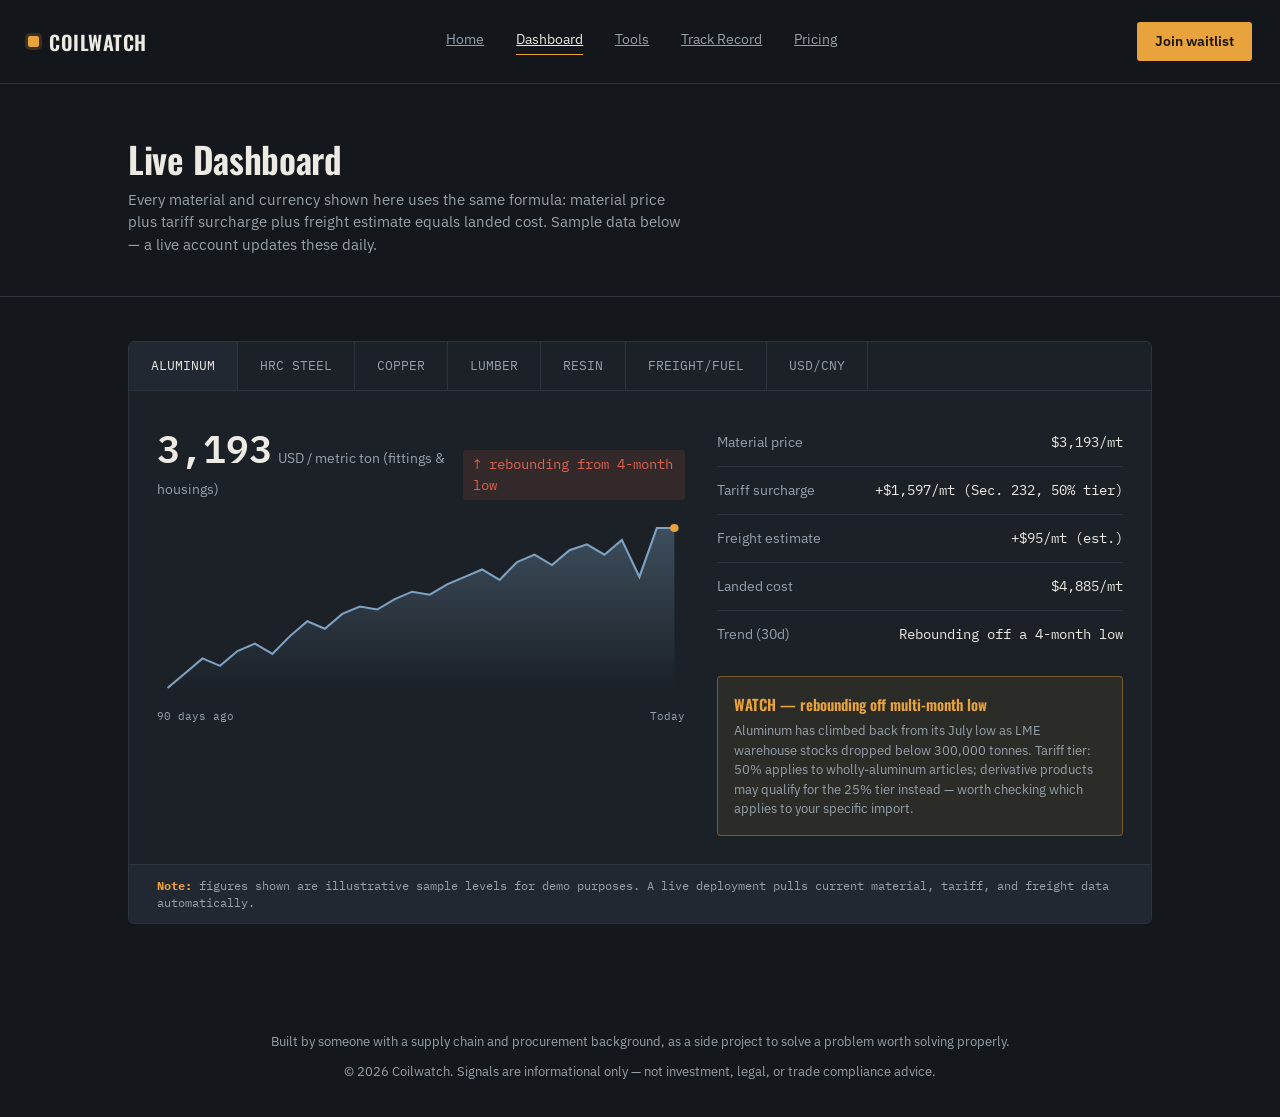
==== dashboard.html @ 2df67c36 "Add files via upload" ====
<!DOCTYPE html>
<html lang="en">
<head>
<meta charset="UTF-8">
<meta name="viewport" content="width=device-width, initial-scale=1.0">
<title>Dashboard — Coilwatch</title>
<link rel="icon" href="data:image/svg+xml,%3Csvg xmlns='http://www.w3.org/2000/svg' viewBox='0 0 100 100'%3E%3Crect width='100' height='100' rx='18' fill='%2314181c'/%3E%3Crect x='30' y='30' width='40' height='40' rx='6' fill='%23e8a33d'/%3E%3C/svg%3E">
<link rel="preconnect" href="https://fonts.googleapis.com">
<link href="https://fonts.googleapis.com/css2?family=Oswald:wght@400;500;600;700&family=IBM+Plex+Sans:wght@400;500;600&family=IBM+Plex+Mono:wght@400;500;600&display=swap" rel="stylesheet">
<link rel="stylesheet" href="styles.css">
</head>
<body>

<nav>
  <div class="logo"><span class="logo-mark"></span>COILWATCH</div>
  <div class="navlinks">
    <a href="index.html">Home</a>
    <a href="dashboard.html" class="active">Dashboard</a>
    <a href="tools.html">Tools</a>
    <a href="track-record.html">Track Record</a>
    <a href="index.html#pricing">Pricing</a>
  </div>
  <a href="index.html#waitlist" class="nav-cta">Join waitlist</a>
</nav>

<div class="page-header">
  <div class="wrap">
    <h1>Live Dashboard</h1>
    <p>Every material and currency shown here uses the same formula: material price plus tariff surcharge plus freight estimate equals landed cost. Sample data below — a live account updates these daily.</p>
  </div>
</div>

<section id="dashboard" style="border-bottom:none; padding-top:44px;">
  <div class="wrap">
    <div class="demo-panel">
      <div class="demo-tabs" style="flex-wrap:wrap;">
        <div class="demo-tab active" data-material="rawaluminum">ALUMINUM</div>
        <div class="demo-tab" data-material="rawsteel">HRC STEEL</div>
        <div class="demo-tab" data-material="copper">COPPER</div>
        <div class="demo-tab" data-material="lumber">LUMBER</div>
        <div class="demo-tab" data-material="resin">RESIN</div>
        <div class="demo-tab" data-material="freight">FREIGHT/FUEL</div>
        <div class="demo-tab" data-material="fx">USD/CNY</div>
      </div>
      <div class="demo-body">
        <div>
          <div class="price-header">
            <div><span class="price-big" id="priceBig">3,193</span><span class="price-unit">USD / metric ton</span></div>
            <div class="price-delta delta-down" id="priceDelta">↓ 17% vs early June high</div>
          </div>
          <svg class="chart" viewBox="0 0 500 180" preserveAspectRatio="none" id="chartSvg"></svg>
          <div class="chart-caption"><span>90 days ago</span><span>Today</span></div>
        </div>
        <div>
          <div class="stat-list" id="statList"></div>
          <div class="verdict-box verdict-watch" id="verdictBox">
            <div class="verdict-title">WATCH — approaching 6-month low</div>
            <p>Aluminum is trading well below its early-June peak after the EGA smelter disruption began unwinding. Worth reviewing your Q3 aluminum PO timing.</p>
          </div>
        </div>
      </div>
      <div class="demo-note"><strong>Note:</strong> figures shown are illustrative sample levels for demo purposes. A live deployment pulls current material, tariff, and freight data automatically.</div>
    </div>
  </div>
</section>

<footer>
  <p style="color:var(--text-dim); font-size:13px; margin-bottom:10px;">Built by someone with a supply chain and procurement background, as a side project to solve a problem worth solving properly.</p>
  © 2026 Coilwatch. Signals are informational only — not investment, legal, or trade compliance advice.
</footer>

<script>
const datasets = {
  rawaluminum: {
    unit: "USD / metric ton (fittings & housings)",
    price: "3,193",
    deltaText: "↑ rebounding from 4-month low",
    deltaClass: "delta-up",
    series: [3085,3095,3105,3100,3110,3115,3108,3120,3130,3125,3135,3140,3138,3145,3150,3148,3155,3160,3165,3158,3170,3175,3168,3178,3182,3175,3185,3160,3193,3193],
    stats: [
      ["Material price","$3,193/mt"],
      ["Tariff surcharge","+$1,597/mt (Sec. 232, 50% tier)"],
      ["Freight estimate","+$95/mt (est.)"],
      ["Landed cost","$4,885/mt"],
      ["Trend (30d)","Rebounding off a 4-month low"]
    ],
    verdict: {cls:"verdict-watch", title:"WATCH — rebounding off multi-month low", body:"Aluminum has climbed back from its July low as LME warehouse stocks dropped below 300,000 tonnes. Tariff tier: 50% applies to wholly-aluminum articles; derivative products may qualify for the 25% tier instead — worth checking which applies to your specific import."}
  },
  rawsteel: {
    unit: "USD / short ton (HRC — housings & brackets)",
    price: "1,135",
    deltaText: "↑ 32% vs earlier-2026 lows",
    deltaClass: "delta-up",
    series: [860,865,870,875,880,890,900,910,920,930,940,955,970,985,1000,1015,1030,1045,1060,1075,1090,1100,1110,1115,1120,1125,1128,1130,1135,1135],
    stats: [
      ["Material price","$1,135/ton (Nucor CSP)"],
      ["Tariff surcharge","+$567/ton (Sec. 232, 50% tier)"],
      ["Freight estimate","+$28/ton (est.)"],
      ["Landed cost","$1,730/ton"],
      ["Trend (30d)","Firming — mill outages + import restrictions"]
    ],
    verdict: {cls:"verdict-buy", title:"CAUTION — price has climbed significantly", body:"Nucor's spot HR coil price has risen well above where it sat earlier this year, with mill maintenance outages and import restrictions both providing support. Worth reviewing timing on any near-term steel POs before further increases."}
  },
  copper: {
    unit: "USD / lb (LME/COMEX reference)",
    price: "6.20",
    deltaText: "↔ easing off a 1-month peak",
    deltaClass: "delta-up",
    series: [6.00,6.02,6.05,6.03,6.08,6.10,6.07,6.12,6.15,6.13,6.18,6.22,6.30,6.37,6.32,6.28,6.25,6.22,6.20,6.18,6.22,6.25,6.28,6.24,6.20,6.18,6.21,6.19,6.20,6.20],
    stats: [
      ["Material price","$6.20/lb"],
      ["Tariff surcharge","+$3.10/lb (Sec. 232, 50% tier)"],
      ["Freight estimate","+$0.12/lb (est.)"],
      ["Landed cost","$9.42/lb"],
      ["Trend (30d)","Choppy — tight China scrap supply vs. soft demand"]
    ],
    verdict: {cls:"verdict-watch", title:"WATCH — volatile, no clear direction", body:"Copper is bouncing around after a supply-driven spike faded. Section 232 treats wholly-copper articles at the same 50% tier as steel and aluminum — worth confirming which tier applies to your specific import."}
  },
  lumber: {
    unit: "USD / thousand board feet (framing lumber)",
    price: "642.50",
    deltaText: "↑ near a 1-year high",
    deltaClass: "delta-up",
    series: [530,535,540,545,548,552,558,562,565,570,575,580,585,590,595,600,605,610,615,618,622,625,628,630,633,636,638,640,642,642.5],
    stats: [
      ["Material price","$642.50/MBF"],
      ["Tariff surcharge","+$225/MBF (~35% AD/CVD, Canadian softwood)"],
      ["Freight estimate","+$18/MBF (est.)"],
      ["Landed cost","$885.50/MBF"],
      ["Trend (30d)","Rising — wildfires + Canadian mill closures tightening supply"]
    ],
    verdict: {cls:"verdict-buy", title:"CAUTION — supply-driven price spike", body:"Western Canada wildfires and mill closures have pushed lumber to a one-year high. If you buy any wood-based packaging or dunnage, this is worth watching closely right now."}
  },
  resin: {
    unit: "USD / lb (PE — seals, reservoirs, packaging)",
    price: "0.62",
    deltaText: "↓ 5% vs 90-day high",
    deltaClass: "delta-down",
    series: [0.66,0.65,0.65,0.64,0.64,0.63,0.63,0.64,0.63,0.62,0.63,0.62,0.61,0.62,0.61,0.62,0.63,0.62,0.61,0.62,0.61,0.62,0.62,0.61,0.62,0.62,0.61,0.62,0.62,0.62],
    stats: [
      ["Material price","$0.62/lb"],
      ["Tariff surcharge","+$0.03/lb (imported resin blend)"],
      ["Freight estimate","+$0.04/lb"],
      ["Landed cost","$0.69/lb"],
      ["Trend (30d)","Softening slightly"]
    ],
    verdict: {cls:"verdict-watch", title:"WATCH — softening trend", body:"PE resin landed cost has eased slightly over the past month. Not a dramatic move, but worth a look if you're timing a larger packaging or seal-component order."}
  },
  freight: {
    unit: "USD / mile (fuel surcharge component)",
    price: "0.51",
    deltaText: "↓ off recent highs as diesel eased",
    deltaClass: "delta-down",
    series: [0.58,0.57,0.56,0.55,0.56,0.54,0.55,0.53,0.54,0.52,0.53,0.52,0.51,0.52,0.51,0.50,0.51,0.52,0.51,0.50,0.51,0.52,0.51,0.50,0.51,0.51,0.50,0.51,0.51,0.51],
    stats: [
      ["National avg. diesel","$4.57/gal (EIA)"],
      ["Baseline (formula input)","$1.25/gal"],
      ["Assumed truck MPG","6.5"],
      ["Fuel surcharge","$0.51/mile"],
      ["Formula","(Diesel − Baseline) ÷ MPG"]
    ],
    verdict: {cls:"verdict-watch", title:"Real, but a generic estimate", body:"This uses the industry-standard FSC formula and a real national average diesel price — but your actual carrier's baseline and MPG assumption may differ. Treat this as a sanity check against your freight invoices, not a replacement for them."}
  },
  fx: {
    unit: "CNY per 1 USD (mid-market)",
    price: "6.77",
    deltaText: "↓ USD near a 52-week low vs CNY",
    deltaClass: "delta-down",
    series: [6.84,6.83,6.82,6.81,6.80,6.79,6.80,6.79,6.78,6.79,6.78,6.77,6.78,6.77,6.76,6.77,6.78,6.77,6.76,6.77,6.78,6.77,6.76,6.77,6.77,6.76,6.77,6.77,6.77,6.77],
    stats: [
      ["Current rate","1 USD = 6.77 CNY"],
      ["90-day range","6.7567 – 6.8405"],
      ["YoY change","USD down ~5.5% vs CNY"],
      ["Impact on China imports","Dollar buys ~5.5% less than a year ago"],
      ["Trend (30d)","USD gradually weakening vs CNY"]
    ],
    verdict: {cls:"verdict-watch", title:"WATCH — dollar near a 52-week low vs CNY", body:"If you source from China, your effective cost in USD terms has been drifting up over the past year purely from currency movement, separate from any material price or tariff change."}
  }
};



function renderChart(series){
  const svg = document.getElementById('chartSvg');
  const w = 500, h = 180, pad = 10;
  const min = Math.min(...series), max = Math.max(...series);
  const span = max - min || 1;
  const stepX = (w - pad*2) / (series.length - 1);
  const points = series.map((v,i) => {
    const x = pad + i*stepX;
    const y = h - pad - ((v-min)/span)*(h-pad*2);
    return `${x.toFixed(1)},${y.toFixed(1)}`;
  }).join(' ');
  const areaPoints = `${pad},${h-pad} ` + points + ` ${w-pad},${h-pad}`;
  svg.innerHTML = `
    <defs>
      <linearGradient id="fadeGrad" x1="0" y1="0" x2="0" y2="1">
        <stop offset="0%" stop-color="#7fa2c2" stop-opacity="0.35"/>
        <stop offset="100%" stop-color="#7fa2c2" stop-opacity="0"/>
      </linearGradient>
    </defs>
    <polygon points="${areaPoints}" fill="url(#fadeGrad)"/>
    <polyline points="${points}" fill="none" stroke="#7fa2c2" stroke-width="2"/>
    <circle cx="${pad + (series.length-1)*stepX}" cy="${h - pad - ((series[series.length-1]-min)/span)*(h-pad*2)}" r="4" fill="#e8a33d"/>
  `;
}

function renderMaterial(key){
  const d = datasets[key];
  document.getElementById('priceBig').textContent = d.price;
  document.querySelector('.price-unit').textContent = d.unit;
  const deltaEl = document.getElementById('priceDelta');
  deltaEl.textContent = d.deltaText;
  deltaEl.className = 'price-delta ' + d.deltaClass;
  renderChart(d.series);
  const statList = document.getElementById('statList');
  statList.innerHTML = d.stats.map(([k,v]) => `<div class="stat-row"><span class="k">${k}</span><span class="v">${v}</span></div>`).join('');
  const vb = document.getElementById('verdictBox');
  vb.className = 'verdict-box ' + d.verdict.cls;
  vb.innerHTML = `<div class="verdict-title">${d.verdict.title}</div><p>${d.verdict.body}</p>`;
}

document.querySelectorAll('.demo-tab').forEach(tab => {
  tab.addEventListener('click', () => {
    document.querySelectorAll('.demo-tab').forEach(t => t.classList.remove('active'));
    tab.classList.add('active');
    renderMaterial(tab.dataset.material);
  });
});
renderMaterial('rawaluminum');

// ---------- Live data overlay ----------
// Tries to fetch today's real numbers (generated daily by the backend
// automation) and merge them into the static defaults above. If this
// fetch fails for any reason — file doesn't exist yet, opened locally
// without hosting, network hiccup — the page just keeps showing the
// static illustrative numbers already baked in above. Never breaks.
fetch('./dashboard_data.json')
  .then(res => res.ok ? res.json() : Promise.reject())
  .then(liveData => {
    Object.keys(liveData).forEach(key => {
      if (datasets[key]) {
        Object.assign(datasets[key], liveData[key]);
      }
    });
    // Re-render whichever tab is currently active, now with live data
    const activeTab = document.querySelector('.demo-tab.active');
    if (activeTab) renderMaterial(activeTab.dataset.material);
  })
  .catch(() => { /* silent — static fallback numbers stay as-is */ });

// ---------- Live data overlay ----------
// Tries to fetch today's real numbers (generated daily by the backend
// automation) and merge them into the static defaults above. If this
// fetch fails for any reason — file doesn't exist yet, opened locally
// without hosting, network hiccup — the page just keeps showing the
</script>
</body>
</html>
---- styles.css ----
:root{
    --bg: #14181c;
    --bg-panel: #1b2127;
    --bg-panel-2: #212832;
    --steel: #4c7093;
    --steel-light: #7fa2c2;
    --amber: #e8a33d;
    --green: #5fae7a;
    --red: #d9634f;
    --text: #eceae3;
    --text-dim: #97a1ab;
    --line: #2c343d;
    --display: 'Oswald', sans-serif;
    --body: 'IBM Plex Sans', sans-serif;
    --mono: 'IBM Plex Mono', monospace;
  }
  *{box-sizing:border-box; margin:0; padding:0;}
  html{scroll-behavior:smooth;}
  body{
    background: var(--bg);
    color: var(--text);
    font-family: var(--body);
    line-height:1.5;
    -webkit-font-smoothing:antialiased;
  }
  a{color:inherit;}
  .wrap{max-width:1080px; margin:0 auto; padding:0 28px;}

  /* NAV */
  nav{
    display:flex; align-items:center; justify-content:space-between;
    padding:22px 28px; border-bottom:1px solid var(--line);
    position:sticky; top:0; background:rgba(20,24,28,0.92); backdrop-filter:blur(6px); z-index:50;
  }
  .logo{
    font-family:var(--display); font-weight:600; font-size:20px; letter-spacing:0.5px;
    display:flex; align-items:center; gap:10px;
  }
  .logo-mark{
    width:11px; height:11px; background:var(--amber); border-radius:2px;
    box-shadow:0 0 0 3px rgba(232,163,61,0.18);
  }
  .navlinks{display:flex; gap:32px; font-size:14px; color:var(--text-dim);}
  .navlinks a:hover{color:var(--text);}
  .nav-cta{
    background:var(--amber); color:#1a1408; font-weight:600; font-size:14px;
    padding:9px 18px; border-radius:3px; text-decoration:none;
  }

  /* HERO */
  .hero{padding:88px 0 64px; border-bottom:1px solid var(--line);}
  .hero-grid{display:grid; grid-template-columns:1.1fr 0.9fr; gap:56px; align-items:center;}
  .eyebrow{
    font-family:var(--mono); font-size:12px; letter-spacing:2px; text-transform:uppercase;
    color:var(--amber); margin-bottom:18px; display:flex; align-items:center; gap:10px;
  }
  .eyebrow::before{content:''; width:16px; height:1px; background:var(--amber);}
  h1{
    font-family:var(--display); font-weight:600; font-size:52px; line-height:1.08;
    letter-spacing:-0.5px; margin-bottom:22px;
  }
  h1 em{font-style:normal; color:var(--steel-light);}
  .hero p.lede{font-size:17px; color:var(--text-dim); max-width:480px; margin-bottom:30px;}
  .hero-actions{display:flex; gap:14px; align-items:center;}
  .btn-primary{
    background:var(--amber); color:#1a1408; font-weight:600; font-size:15px;
    padding:14px 26px; border-radius:3px; text-decoration:none; border:none; cursor:pointer;
    font-family:var(--body);
  }
  .btn-ghost{
    color:var(--text); font-size:14px; text-decoration:none; border-bottom:1px solid var(--line);
    padding-bottom:2px;
  }

  /* GAUGE / SIGNATURE ELEMENT */
  .gauge-card{
    background:var(--bg-panel); border:1px solid var(--line); border-radius:6px;
    padding:26px; position:relative; overflow:hidden;
  }
  .gauge-head{display:flex; justify-content:space-between; align-items:baseline; margin-bottom:18px;}
  .gauge-head h3{font-family:var(--mono); font-size:12px; text-transform:uppercase; letter-spacing:1.5px; color:var(--text-dim);}
  .gauge-head .updated{font-family:var(--mono); font-size:11px; color:var(--text-dim);}
  .signal-row{
    display:flex; align-items:center; gap:14px; padding:16px 0;
    border-top:1px solid var(--line);
  }
  .signal-row:first-of-type{border-top:none;}
  .signal-dot{width:9px; height:9px; border-radius:50%; flex-shrink:0;}
  .dot-buy{background:var(--green); box-shadow:0 0 10px rgba(95,174,122,0.6);}
  .dot-watch{background:var(--amber); box-shadow:0 0 10px rgba(232,163,61,0.6);}
  .dot-hold{background:var(--text-dim);}
  .signal-material{font-family:var(--display); font-size:16px; font-weight:500; flex:1;}
  .signal-status{font-family:var(--mono); font-size:12px; padding:4px 9px; border-radius:3px; letter-spacing:0.5px;}
  .status-buy{background:rgba(95,174,122,0.15); color:var(--green);}
  .status-watch{background:rgba(232,163,61,0.15); color:var(--amber);}
  .status-hold{background:rgba(151,161,171,0.12); color:var(--text-dim);}
  .signal-price{font-family:var(--mono); font-size:13px; color:var(--text-dim); width:96px; text-align:right;}

  /* SECTION HEADERS */
  section{padding:72px 0; border-bottom:1px solid var(--line);}
  .section-head{margin-bottom:44px; max-width:600px;}
  .section-head .eyebrow{margin-bottom:14px;}
  .section-head h2{font-family:var(--display); font-size:32px; font-weight:600; margin-bottom:12px; letter-spacing:-0.3px;}
  .section-head p{color:var(--text-dim); font-size:15px;}

  /* HOW IT WORKS */
  .steps{display:grid; grid-template-columns:repeat(3,1fr); gap:28px;}
  .step{border-top:2px solid var(--steel); padding-top:18px;}
  .step .num{font-family:var(--mono); color:var(--steel-light); font-size:13px; margin-bottom:10px;}
  .step h4{font-family:var(--display); font-size:19px; font-weight:500; margin-bottom:10px;}
  .step p{color:var(--text-dim); font-size:14px;}

  /* DASHBOARD DEMO */
  .demo-panel{
    background:var(--bg-panel); border:1px solid var(--line); border-radius:6px; overflow:hidden;
  }
  .demo-tabs{display:flex; border-bottom:1px solid var(--line);}
  .demo-tab{
    padding:14px 22px; font-family:var(--mono); font-size:13px; color:var(--text-dim);
    cursor:pointer; border-right:1px solid var(--line); user-select:none;
  }
  .demo-tab.active{color:var(--text); background:var(--bg-panel-2);}
  .demo-body{padding:28px; display:grid; grid-template-columns:1.3fr 1fr; gap:32px;}
  .price-header{display:flex; justify-content:space-between; align-items:flex-end; margin-bottom:18px;}
  .price-big{font-family:var(--mono); font-size:38px; font-weight:600;}
  .price-unit{font-size:14px; color:var(--text-dim); margin-left:6px;}
  .price-delta{font-family:var(--mono); font-size:14px; padding:4px 10px; border-radius:3px;}
  .delta-down{color:var(--green); background:rgba(95,174,122,0.12);}
  .delta-up{color:var(--red); background:rgba(217,99,79,0.12);}
  svg.chart{width:100%; height:180px; display:block;}
  .chart-caption{font-family:var(--mono); font-size:11px; color:var(--text-dim); margin-top:10px; display:flex; justify-content:space-between;}
  .stat-list{display:flex; flex-direction:column; gap:0;}
  .stat-row{display:flex; justify-content:space-between; padding:13px 0; border-bottom:1px solid var(--line); font-size:14px;}
  .stat-row:last-child{border-bottom:none;}
  .stat-row .k{color:var(--text-dim);}
  .stat-row .v{font-family:var(--mono);}
  .verdict-box{
    margin-top:18px; padding:16px; border-radius:4px; border:1px solid;
  }
  .verdict-buy{border-color:rgba(95,174,122,0.4); background:rgba(95,174,122,0.08);}
  .verdict-watch{border-color:rgba(232,163,61,0.4); background:rgba(232,163,61,0.08);}
  .verdict-title{font-family:var(--display); font-weight:600; font-size:15px; margin-bottom:6px;}
  .verdict-buy .verdict-title{color:var(--green);}
  .verdict-watch .verdict-title{color:var(--amber);}
  .verdict-box p{font-size:13px; color:var(--text-dim);}
  .demo-note{
    padding:12px 28px; background:var(--bg-panel-2); font-family:var(--mono); font-size:11.5px;
    color:var(--text-dim); border-top:1px solid var(--line);
  }
  .demo-note strong{color:var(--amber);}

  /* EMAIL PREVIEW */
  .email-mock{
    background:#f4f1ea; color:#1c1c1c; border-radius:6px; overflow:hidden; max-width:520px;
    font-family:var(--body); box-shadow:0 20px 50px rgba(0,0,0,0.3);
  }
  .email-mock .em-head{background:#1c1c1c; color:#f4f1ea; padding:16px 22px; font-family:var(--mono); font-size:12px;}
  .email-mock .em-body{padding:26px 24px;}
  .email-mock h5{font-family:var(--display); font-size:20px; margin-bottom:4px;}
  .email-mock .em-sub{color:#6b6b6b; font-size:13px; margin-bottom:20px;}
  .em-alert{
    background:#fff; border-left:3px solid var(--amber); padding:14px 16px; border-radius:2px; margin-bottom:14px;
  }
  .em-alert .em-mat{font-family:var(--mono); font-weight:600; font-size:13px; letter-spacing:0.5px; margin-bottom:4px;}
  .em-alert p{font-size:13px; color:#333;}
  .email-wrap{display:grid; grid-template-columns:1fr 1fr; gap:44px; align-items:center;}
  .email-copy p{color:var(--text-dim); font-size:15px; margin-bottom:16px; max-width:420px;}
  .email-copy ul{margin:20px 0; padding-left:0; list-style:none;}
  .email-copy li{
    font-size:14px; color:var(--text-dim); padding-left:20px; position:relative; margin-bottom:10px;
  }
  .email-copy li::before{content:'—'; position:absolute; left:0; color:var(--steel-light);}

  /* PRICING */
  .pricing-grid{display:grid; grid-template-columns:repeat(3,1fr); gap:22px;}
  .price-card{
    border:1px solid var(--line); border-radius:6px; padding:28px; background:var(--bg-panel);
  }
  .price-card.featured{border-color:var(--amber);}
  .plan-name{font-family:var(--mono); font-size:12px; text-transform:uppercase; letter-spacing:1.5px; color:var(--text-dim); margin-bottom:14px;}
  .plan-price{font-family:var(--display); font-size:36px; font-weight:600; margin-bottom:4px;}
  .plan-price span{font-size:14px; color:var(--text-dim); font-family:var(--body);}
  .plan-desc{font-size:13px; color:var(--text-dim); margin-bottom:20px; min-height:36px;}
  .plan-feats{list-style:none;}
  .plan-feats li{font-size:13.5px; padding:8px 0; border-top:1px solid var(--line); color:var(--text-dim);}
  .plan-feats li:first-child{border-top:none;}

  /* WAITLIST */
  .waitlist-box{
    background:var(--bg-panel); border:1px solid var(--line); border-radius:6px;
    padding:44px; text-align:center;
  }
  .waitlist-box h2{font-family:var(--display); font-size:28px; margin-bottom:10px;}
  .waitlist-box p{color:var(--text-dim); font-size:15px; margin-bottom:28px;}
  .wl-form{display:flex; gap:10px; max-width:440px; margin:0 auto;}
  .wl-form input{
    flex:1; padding:13px 16px; border-radius:3px; border:1px solid var(--line);
    background:var(--bg); color:var(--text); font-family:var(--body); font-size:14px;
  }
  .wl-form input:focus{outline:none; border-color:var(--steel-light);}
  .wl-form select{
    padding:13px; border-radius:3px; border:1px solid var(--line); background:var(--bg); color:var(--text);
    font-family:var(--body); font-size:14px;
  }
  .wl-status{margin-top:14px; font-family:var(--mono); font-size:13px; min-height:18px;}
  .wl-status.ok{color:var(--green);}
  .wl-status.err{color:var(--red);}
  .wl-count{font-family:var(--mono); font-size:12px; color:var(--text-dim); margin-top:18px;}

  footer{padding:36px 0; text-align:center; color:var(--text-dim); font-size:13px;}

  /* ESCALATION AUDIT CALCULATOR */
  .audit-grid{display:grid; grid-template-columns:1fr 1fr; gap:44px; align-items:start;}
  .audit-copy ul{margin:20px 0; padding-left:0; list-style:none;}
  .audit-copy li{font-size:14px; color:var(--text-dim); padding-left:20px; position:relative; margin-bottom:10px;}
  .audit-copy li::before{content:'—'; position:absolute; left:0; color:var(--steel-light);}
  .audit-card{background:var(--bg-panel); border:1px solid var(--line); border-radius:6px; padding:26px;}
  .audit-card h4{font-family:var(--mono); font-size:12px; text-transform:uppercase; letter-spacing:1.5px; color:var(--text-dim); margin-bottom:18px;}
  .audit-field{margin-bottom:14px;}
  .audit-field label{display:block; font-size:12.5px; color:var(--text-dim); margin-bottom:6px; font-family:var(--mono);}
  .audit-field input{
    width:100%; padding:10px 12px; border-radius:3px; border:1px solid var(--line);
    background:var(--bg); color:var(--text); font-family:var(--mono); font-size:14px;
  }
  .audit-field input:focus{outline:none; border-color:var(--steel-light);}
  .audit-row2{display:grid; grid-template-columns:1fr 1fr; gap:14px;}
  .audit-btn{
    width:100%; margin-top:6px; background:var(--steel); color:#fff; font-weight:600; font-size:14px;
    padding:12px; border-radius:3px; border:none; cursor:pointer; font-family:var(--body);
  }
  .audit-btn:hover{background:var(--steel-light);}
  .audit-result{margin-top:20px; padding-top:18px; border-top:1px solid var(--line); display:none;}
  .audit-result.show{display:block;}
  .audit-result-row{display:flex; justify-content:space-between; padding:8px 0; font-size:14px;}
  .audit-result-row .k{color:var(--text-dim);}
  .audit-result-row .v{font-family:var(--mono);}
  .audit-flag{margin-top:14px; padding:14px 16px; border-radius:4px; border:1px solid;}
  .audit-flag.ok{border-color:rgba(95,174,122,0.4); background:rgba(95,174,122,0.08);}
  .audit-flag.warn{border-color:rgba(217,99,79,0.4); background:rgba(217,99,79,0.08);}
  .audit-flag-title{font-family:var(--display); font-weight:600; font-size:15px; margin-bottom:4px;}
  .audit-flag.ok .audit-flag-title{color:var(--green);}
  .audit-flag.warn .audit-flag-title{color:var(--red);}
  .audit-flag p{font-size:13px; color:var(--text-dim);}

  /* FREE LANDED COST CALCULATOR */
  .calc-badge{
    display:inline-block; font-family:var(--mono); font-size:11px; letter-spacing:1px;
    color:var(--green); background:rgba(95,174,122,0.12); padding:3px 9px; border-radius:3px; margin-bottom:14px;
  }
  .calc-grid{display:grid; grid-template-columns:1fr 1fr; gap:32px; align-items:start;}
  .calc-card{background:var(--bg-panel); border:1px solid var(--line); border-radius:6px; padding:26px;}
  .calc-row3{display:grid; grid-template-columns:1fr 1fr 1fr; gap:12px;}
  .calc-breakdown{margin-top:20px;}
  .calc-bar{height:10px; border-radius:3px; overflow:hidden; display:flex; margin:10px 0 16px;}
  .calc-bar span{height:100%;}
  .calc-legend{display:flex; gap:16px; flex-wrap:wrap; font-size:12px; color:var(--text-dim); font-family:var(--mono);}
  .calc-legend .sw{display:inline-block; width:9px; height:9px; border-radius:2px; margin-right:5px; vertical-align:middle;}
  .calc-total{
    margin-top:18px; padding-top:16px; border-top:1px solid var(--line);
    display:flex; justify-content:space-between; align-items:baseline;
  }
  .calc-total .k{font-family:var(--display); font-size:16px; font-weight:500;}
  .calc-total .v{font-family:var(--mono); font-size:26px; font-weight:600; color:var(--amber);}

  /* SAVINGS TRACKER */
  .sv-note{
    font-family:var(--mono); font-size:11.5px; color:var(--text-dim); background:var(--bg-panel-2);
    border:1px solid var(--line); border-radius:4px; padding:10px 14px; margin-bottom:20px;
  }
  .sv-card{background:var(--bg-panel); border:1px solid var(--line); border-radius:6px; padding:26px;}
  .sv-form{display:grid; grid-template-columns:1.6fr 1fr 1fr 0.8fr auto; gap:10px; align-items:end; margin-bottom:22px;}
  .sv-field label{display:block; font-size:11.5px; color:var(--text-dim); margin-bottom:6px; font-family:var(--mono);}
  .sv-field input{
    width:100%; padding:10px 11px; border-radius:3px; border:1px solid var(--line);
    background:var(--bg); color:var(--text); font-family:var(--mono); font-size:13.5px;
  }
  .sv-field input:focus{outline:none; border-color:var(--steel-light);}
  .sv-add-btn{
    background:var(--steel); color:#fff; font-weight:600; font-size:13px; padding:10px 16px;
    border-radius:3px; border:none; cursor:pointer; white-space:nowrap; font-family:var(--body);
  }
  .sv-add-btn:hover{background:var(--steel-light);}
  .sv-table{width:100%; border-collapse:collapse; margin-bottom:8px;}
  .sv-table th{
    text-align:left; font-family:var(--mono); font-size:11px; text-transform:uppercase; letter-spacing:1px;
    color:var(--text-dim); padding:8px 10px; border-bottom:1px solid var(--line);
  }
  .sv-table td{padding:10px; font-size:13.5px; border-bottom:1px solid var(--line); font-family:var(--mono);}
  .sv-table td.name{font-family:var(--body);}
  .sv-table .save-pos{color:var(--green);}
  .sv-table .save-neg{color:var(--red);}
  .sv-del{background:none; border:none; color:var(--text-dim); cursor:pointer; font-size:15px; padding:0 6px;}
  .sv-del:hover{color:var(--red);}
  .sv-empty{color:var(--text-dim); font-size:13px; padding:18px 0; text-align:center;}
  .sv-summary{
    display:grid; grid-template-columns:repeat(3,1fr); gap:16px; margin-top:20px; padding-top:20px; border-top:1px solid var(--line);
  }
  .sv-summary-item .k{font-family:var(--mono); font-size:11px; text-transform:uppercase; letter-spacing:1px; color:var(--text-dim); margin-bottom:6px;}
  .sv-summary-item .v{font-family:var(--display); font-size:24px; font-weight:600; color:var(--amber);}
  .sv-copy-btn{
    margin-top:20px; background:transparent; border:1px solid var(--line); color:var(--text);
    font-size:13px; padding:10px 18px; border-radius:3px; cursor:pointer; font-family:var(--body);
  }
  .sv-copy-btn:hover{border-color:var(--steel-light);}
  .sv-copy-status{font-family:var(--mono); font-size:12px; color:var(--green); margin-left:12px;}

  @media (max-width:820px){
    .calc-grid{grid-template-columns:1fr;}
    .sv-form{grid-template-columns:1fr 1fr; }
    .sv-table{font-size:12px;}
  }

  @media (max-width:820px){
    .hero-grid, .demo-body, .email-wrap{grid-template-columns:1fr;}
    .steps, .pricing-grid{grid-template-columns:1fr;}
    h1{font-size:36px;}
    .wl-form{flex-direction:column;}
  }
/* NAV active state */
.navlinks a.active{color:var(--text); border-bottom:1px solid var(--amber); padding-bottom:4px;}

/* HOME — OVERVIEW CARDS */
.overview-grid{display:grid; grid-template-columns:repeat(3,1fr); gap:22px;}
.overview-card{
  background:var(--bg-panel); border:1px solid var(--line); border-radius:6px; padding:26px;
  text-decoration:none; color:var(--text); display:block; transition:border-color 0.15s;
}
.overview-card:hover{border-color:var(--steel-light);}
.overview-card .oc-eyebrow{font-family:var(--mono); font-size:11px; letter-spacing:1.5px; text-transform:uppercase; color:var(--amber); margin-bottom:10px;}
.overview-card h3{font-family:var(--display); font-size:19px; font-weight:500; margin-bottom:10px;}
.overview-card p{font-size:13.5px; color:var(--text-dim); margin-bottom:14px;}
.overview-card .oc-link{font-family:var(--mono); font-size:12px; color:var(--steel-light);}

/* Simple page header used on non-home pages */
.page-header{padding:56px 0 40px; border-bottom:1px solid var(--line);}
.page-header h1{font-family:var(--display); font-size:36px; font-weight:600; margin-bottom:10px; letter-spacing:-0.3px;}
.page-header p{color:var(--text-dim); font-size:15px; max-width:560px;}

/* Tool section dividers on the Tools page */
.tool-block{padding:56px 0; border-bottom:1px solid var(--line);}
.tool-block:last-of-type{border-bottom:none;}
.tool-block .section-head{margin-bottom:32px;}

@media (max-width:820px){
  .overview-grid{grid-template-columns:1fr;}
}
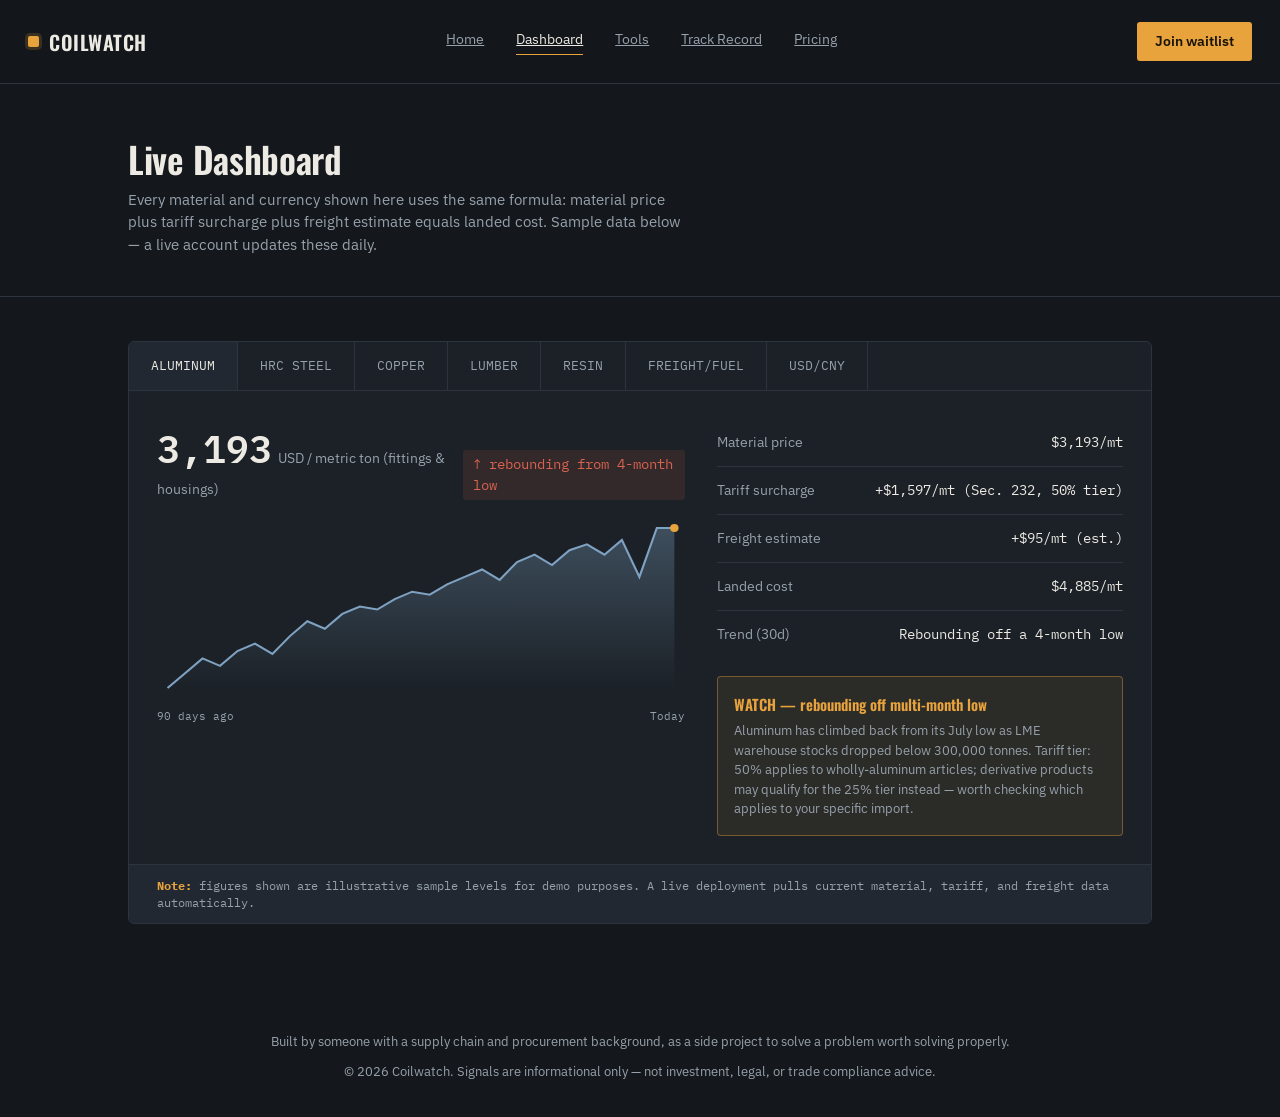
==== commit e4a560b8: "Add files via upload" ====
--- a/dashboard.html
+++ b/dashboard.html
@@ -33,7 +33,7 @@
 <section id="dashboard" style="border-bottom:none; padding-top:44px;">
   <div class="wrap">
     <div class="demo-panel">
-      <div class="demo-tabs" style="flex-wrap:wrap;">
+      <div class="demo-tabs">
         <div class="demo-tab active" data-material="rawaluminum">ALUMINUM</div>
         <div class="demo-tab" data-material="rawsteel">HRC STEEL</div>
         <div class="demo-tab" data-material="copper">COPPER</div>
--- a/styles.css
+++ b/styles.css
@@ -15,13 +15,15 @@
     --mono: 'IBM Plex Mono', monospace;
   }
   *{box-sizing:border-box; margin:0; padding:0;}
-  html{scroll-behavior:smooth;}
+  html{scroll-behavior:smooth; overflow-x:hidden; max-width:100%;}
   body{
     background: var(--bg);
     color: var(--text);
     font-family: var(--body);
     line-height:1.5;
     -webkit-font-smoothing:antialiased;
+    overflow-x:hidden;
+    max-width:100%;
   }
   a{color:inherit;}
   .wrap{max-width:1080px; margin:0 auto; padding:0 28px;}
@@ -31,18 +33,26 @@
     display:flex; align-items:center; justify-content:space-between;
     padding:22px 28px; border-bottom:1px solid var(--line);
     position:sticky; top:0; background:rgba(20,24,28,0.92); backdrop-filter:blur(6px); z-index:50;
+    gap:16px;
   }
   .logo{
     font-family:var(--display); font-weight:600; font-size:20px; letter-spacing:0.5px;
-    display:flex; align-items:center; gap:10px;
+    display:flex; align-items:center; gap:10px; flex-shrink:0;
   }
   .logo-mark{
     width:11px; height:11px; background:var(--amber); border-radius:2px;
     box-shadow:0 0 0 3px rgba(232,163,61,0.18);
   }
-  .navlinks{display:flex; gap:32px; font-size:14px; color:var(--text-dim);}
+  .navlinks{
+    display:flex; gap:32px; font-size:14px; color:var(--text-dim);
+    overflow-x:auto; -webkit-overflow-scrolling:touch; scrollbar-width:none;
+    min-width:0;
+  }
+  .navlinks::-webkit-scrollbar{display:none;}
+  .navlinks a{flex-shrink:0; white-space:nowrap;}
   .navlinks a:hover{color:var(--text);}
   .nav-cta{
+    flex-shrink:0;
     background:var(--amber); color:#1a1408; font-weight:600; font-size:14px;
     padding:9px 18px; border-radius:3px; text-decoration:none;
   }
@@ -114,10 +124,15 @@
   .demo-panel{
     background:var(--bg-panel); border:1px solid var(--line); border-radius:6px; overflow:hidden;
   }
-  .demo-tabs{display:flex; border-bottom:1px solid var(--line);}
+  .demo-tabs{
+    display:flex; border-bottom:1px solid var(--line);
+    overflow-x:auto; -webkit-overflow-scrolling:touch; scrollbar-width:none;
+  }
+  .demo-tabs::-webkit-scrollbar{display:none;}
   .demo-tab{
     padding:14px 22px; font-family:var(--mono); font-size:13px; color:var(--text-dim);
     cursor:pointer; border-right:1px solid var(--line); user-select:none;
+    flex-shrink:0; white-space:nowrap;
   }
   .demo-tab.active{color:var(--text); background:var(--bg-panel-2);}
   .demo-body{padding:28px; display:grid; grid-template-columns:1.3fr 1fr; gap:32px;}
@@ -169,7 +184,7 @@
   .email-copy li{
     font-size:14px; color:var(--text-dim); padding-left:20px; position:relative; margin-bottom:10px;
   }
-  .email-copy li::before{content:'—'; position:absolute; left:0; color:var(--steel-light);}
+  .email-copy li::before{content:'â€”'; position:absolute; left:0; color:var(--steel-light);}
 
   /* PRICING */
   .pricing-grid{display:grid; grid-template-columns:repeat(3,1fr); gap:22px;}
@@ -213,7 +228,7 @@
   .audit-grid{display:grid; grid-template-columns:1fr 1fr; gap:44px; align-items:start;}
   .audit-copy ul{margin:20px 0; padding-left:0; list-style:none;}
   .audit-copy li{font-size:14px; color:var(--text-dim); padding-left:20px; position:relative; margin-bottom:10px;}
-  .audit-copy li::before{content:'—'; position:absolute; left:0; color:var(--steel-light);}
+  .audit-copy li::before{content:'â€”'; position:absolute; left:0; color:var(--steel-light);}
   .audit-card{background:var(--bg-panel); border:1px solid var(--line); border-radius:6px; padding:26px;}
   .audit-card h4{font-family:var(--mono); font-size:12px; text-transform:uppercase; letter-spacing:1.5px; color:var(--text-dim); margin-bottom:18px;}
   .audit-field{margin-bottom:14px;}
@@ -315,11 +330,19 @@
     .steps, .pricing-grid{grid-template-columns:1fr;}
     h1{font-size:36px;}
     .wl-form{flex-direction:column;}
+    .calc-row3, .audit-row2{grid-template-columns:1fr;}
+  }
+
+  @media (max-width:480px){
+    nav{padding:14px 16px; gap:10px;}
+    .logo{font-size:16px;}
+    .navlinks{gap:20px;}
+    .nav-cta{padding:8px 12px; font-size:13px;}
   }
 /* NAV active state */
 .navlinks a.active{color:var(--text); border-bottom:1px solid var(--amber); padding-bottom:4px;}
 
-/* HOME — OVERVIEW CARDS */
+/* HOME â€” OVERVIEW CARDS */
 .overview-grid{display:grid; grid-template-columns:repeat(3,1fr); gap:22px;}
 .overview-card{
   background:var(--bg-panel); border:1px solid var(--line); border-radius:6px; padding:26px;
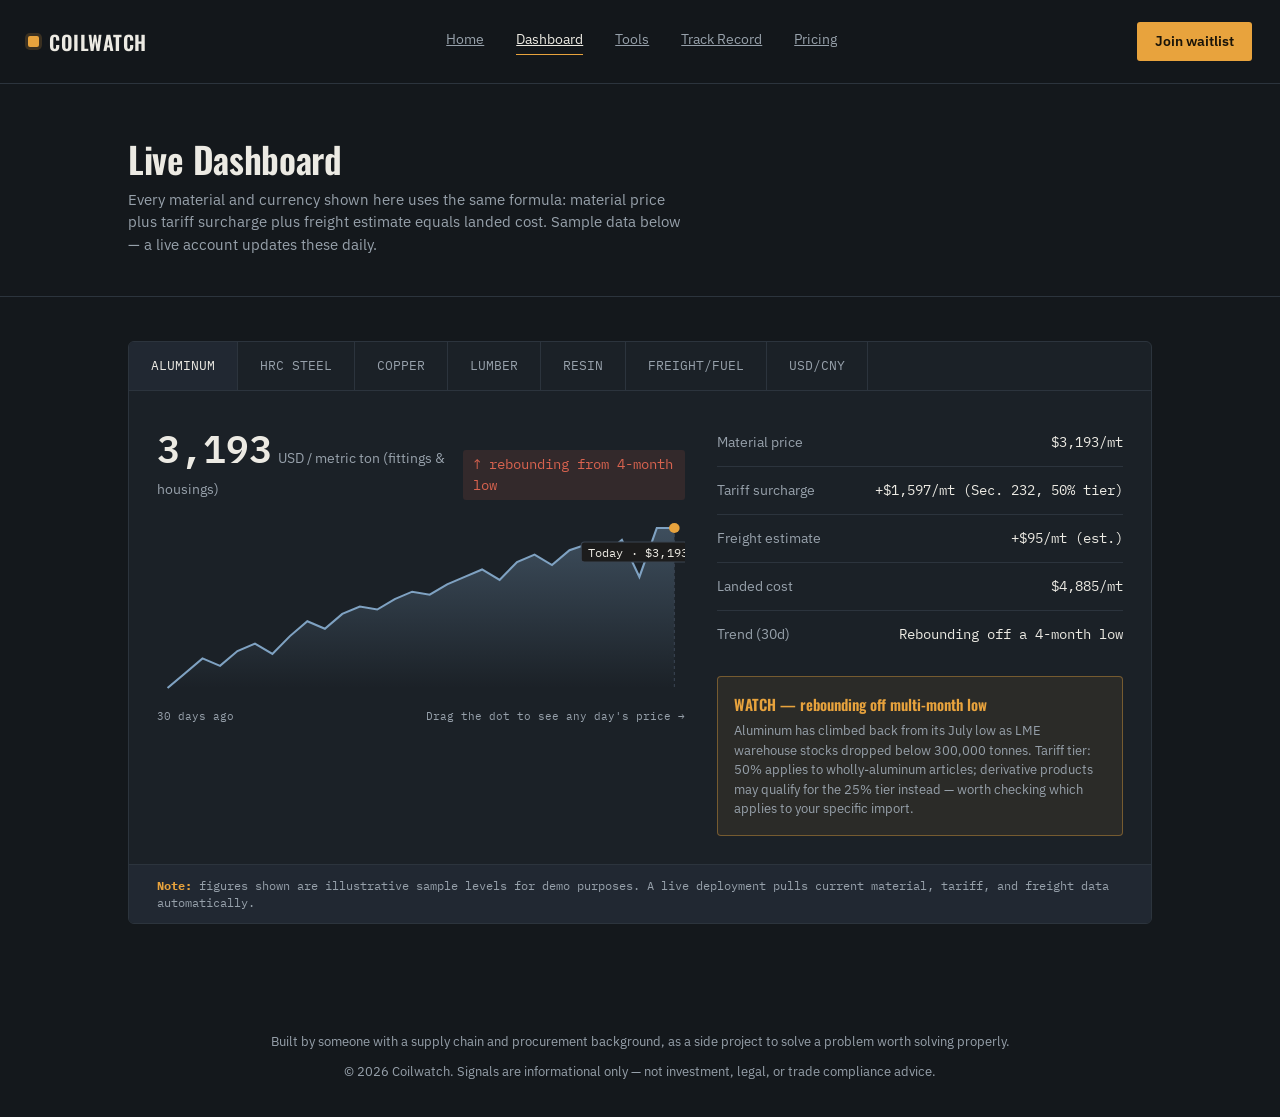
==== commit f9d526b6: "Add files via upload" ====
--- a/dashboard.html
+++ b/dashboard.html
@@ -49,7 +49,7 @@
             <div class="price-delta delta-down" id="priceDelta">↓ 17% vs early June high</div>
           </div>
           <svg class="chart" viewBox="0 0 500 180" preserveAspectRatio="none" id="chartSvg"></svg>
-          <div class="chart-caption"><span>90 days ago</span><span>Today</span></div>
+          <div class="chart-caption"><span>30 days ago</span><span>Drag the dot to see any day's price →</span></div>
         </div>
         <div>
           <div class="stat-list" id="statList"></div>
@@ -180,18 +180,34 @@
 
 
 
+let currentSeriesData = []; // populated on each render: [{x, y, price, label}, ...]
+
 function renderChart(series){
   const svg = document.getElementById('chartSvg');
   const w = 500, h = 180, pad = 10;
   const min = Math.min(...series), max = Math.max(...series);
   const span = max - min || 1;
   const stepX = (w - pad*2) / (series.length - 1);
-  const points = series.map((v,i) => {
+
+  // Build date labels by counting back from today. The underlying series
+  // data is illustrative (or real, once live data is wired in) — either
+  // way, "N days ago" relative to today is an honest label since we don't
+  // assert an exact historical calendar date beyond what the data implies.
+  const today = new Date();
+  currentSeriesData = series.map((v, i) => {
     const x = pad + i*stepX;
     const y = h - pad - ((v-min)/span)*(h-pad*2);
-    return `${x.toFixed(1)},${y.toFixed(1)}`;
-  }).join(' ');
+    const daysAgo = series.length - 1 - i;
+    const d = new Date(today);
+    d.setDate(d.getDate() - daysAgo);
+    const label = daysAgo === 0 ? 'Today' : d.toLocaleDateString('en-US', {month:'short', day:'numeric'});
+    return {x, y, price: v, label};
+  });
+
+  const points = currentSeriesData.map(p => `${p.x.toFixed(1)},${p.y.toFixed(1)}`).join(' ');
   const areaPoints = `${pad},${h-pad} ` + points + ` ${w-pad},${h-pad}`;
+  const last = currentSeriesData[currentSeriesData.length - 1];
+
   svg.innerHTML = `
     <defs>
       <linearGradient id="fadeGrad" x1="0" y1="0" x2="0" y2="1">
@@ -201,8 +217,83 @@
     </defs>
     <polygon points="${areaPoints}" fill="url(#fadeGrad)"/>
     <polyline points="${points}" fill="none" stroke="#7fa2c2" stroke-width="2"/>
-    <circle cx="${pad + (series.length-1)*stepX}" cy="${h - pad - ((series[series.length-1]-min)/span)*(h-pad*2)}" r="4" fill="#e8a33d"/>
+    <line id="chartGuide" x1="${last.x}" y1="${pad}" x2="${last.x}" y2="${h-pad}" stroke="#3a4451" stroke-width="1" stroke-dasharray="3,3"/>
+    <circle id="chartDot" cx="${last.x}" cy="${last.y}" r="5" fill="#e8a33d" style="cursor:grab;"/>
+    <g id="chartTooltip" pointer-events="none">
+      <rect id="chartTooltipBg" rx="3" fill="#1c1c1c" stroke="#3a4451"/>
+      <text id="chartTooltipText" fill="#eceae3" font-family="IBM Plex Mono, monospace" font-size="11"></text>
+    </g>
   `;
+
+  updateChartDot(currentSeriesData.length - 1);
+  attachChartDrag();
+}
+
+function updateChartDot(index){
+  const p = currentSeriesData[index];
+  if (!p) return;
+  const dot = document.getElementById('chartDot');
+  const guide = document.getElementById('chartGuide');
+  const tooltipText = document.getElementById('chartTooltipText');
+  const tooltipBg = document.getElementById('chartTooltipBg');
+  if (!dot) return;
+
+  dot.setAttribute('cx', p.x);
+  dot.setAttribute('cy', p.y);
+  guide.setAttribute('x1', p.x);
+  guide.setAttribute('x2', p.x);
+
+  const priceStr = p.price >= 100 ? p.price.toLocaleString(undefined,{maximumFractionDigits:0}) : p.price.toFixed(2);
+  const label = `${p.label} · $${priceStr}`;
+  tooltipText.textContent = label;
+
+  const textWidth = label.length * 6.3;
+  let tx = p.x - textWidth/2;
+  tx = Math.max(4, Math.min(tx, 500 - textWidth - 4));
+  const ty = p.y < 40 ? p.y + 26 : p.y - 14;
+
+  tooltipBg.setAttribute('x', tx - 6);
+  tooltipBg.setAttribute('y', ty - 12);
+  tooltipBg.setAttribute('width', textWidth + 12);
+  tooltipBg.setAttribute('height', 20);
+  tooltipText.setAttribute('x', tx);
+  tooltipText.setAttribute('y', ty + 3);
+}
+
+function chartNearestIndex(clientX){
+  const svg = document.getElementById('chartSvg');
+  const pt = svg.createSVGPoint();
+  pt.x = clientX; pt.y = 0;
+  const ctm = svg.getScreenCTM();
+  if (!ctm) return currentSeriesData.length - 1;
+  const loc = pt.matrixTransform(ctm.inverse());
+  let nearest = 0, minDist = Infinity;
+  currentSeriesData.forEach((p, i) => {
+    const dist = Math.abs(p.x - loc.x);
+    if (dist < minDist) { minDist = dist; nearest = i; }
+  });
+  return nearest;
+}
+
+let chartDragging = false;
+
+function attachChartDrag(){
+  const svg = document.getElementById('chartSvg');
+  if (!svg || svg.dataset.dragAttached) return;
+  svg.dataset.dragAttached = 'true';
+  svg.style.touchAction = 'none';
+
+  svg.addEventListener('pointerdown', (e) => {
+    chartDragging = true;
+    svg.setPointerCapture(e.pointerId);
+    updateChartDot(chartNearestIndex(e.clientX));
+  });
+  svg.addEventListener('pointermove', (e) => {
+    if (!chartDragging) return;
+    updateChartDot(chartNearestIndex(e.clientX));
+  });
+  svg.addEventListener('pointerup', () => { chartDragging = false; });
+  svg.addEventListener('pointercancel', () => { chartDragging = false; });
 }
 
 function renderMaterial(key){
